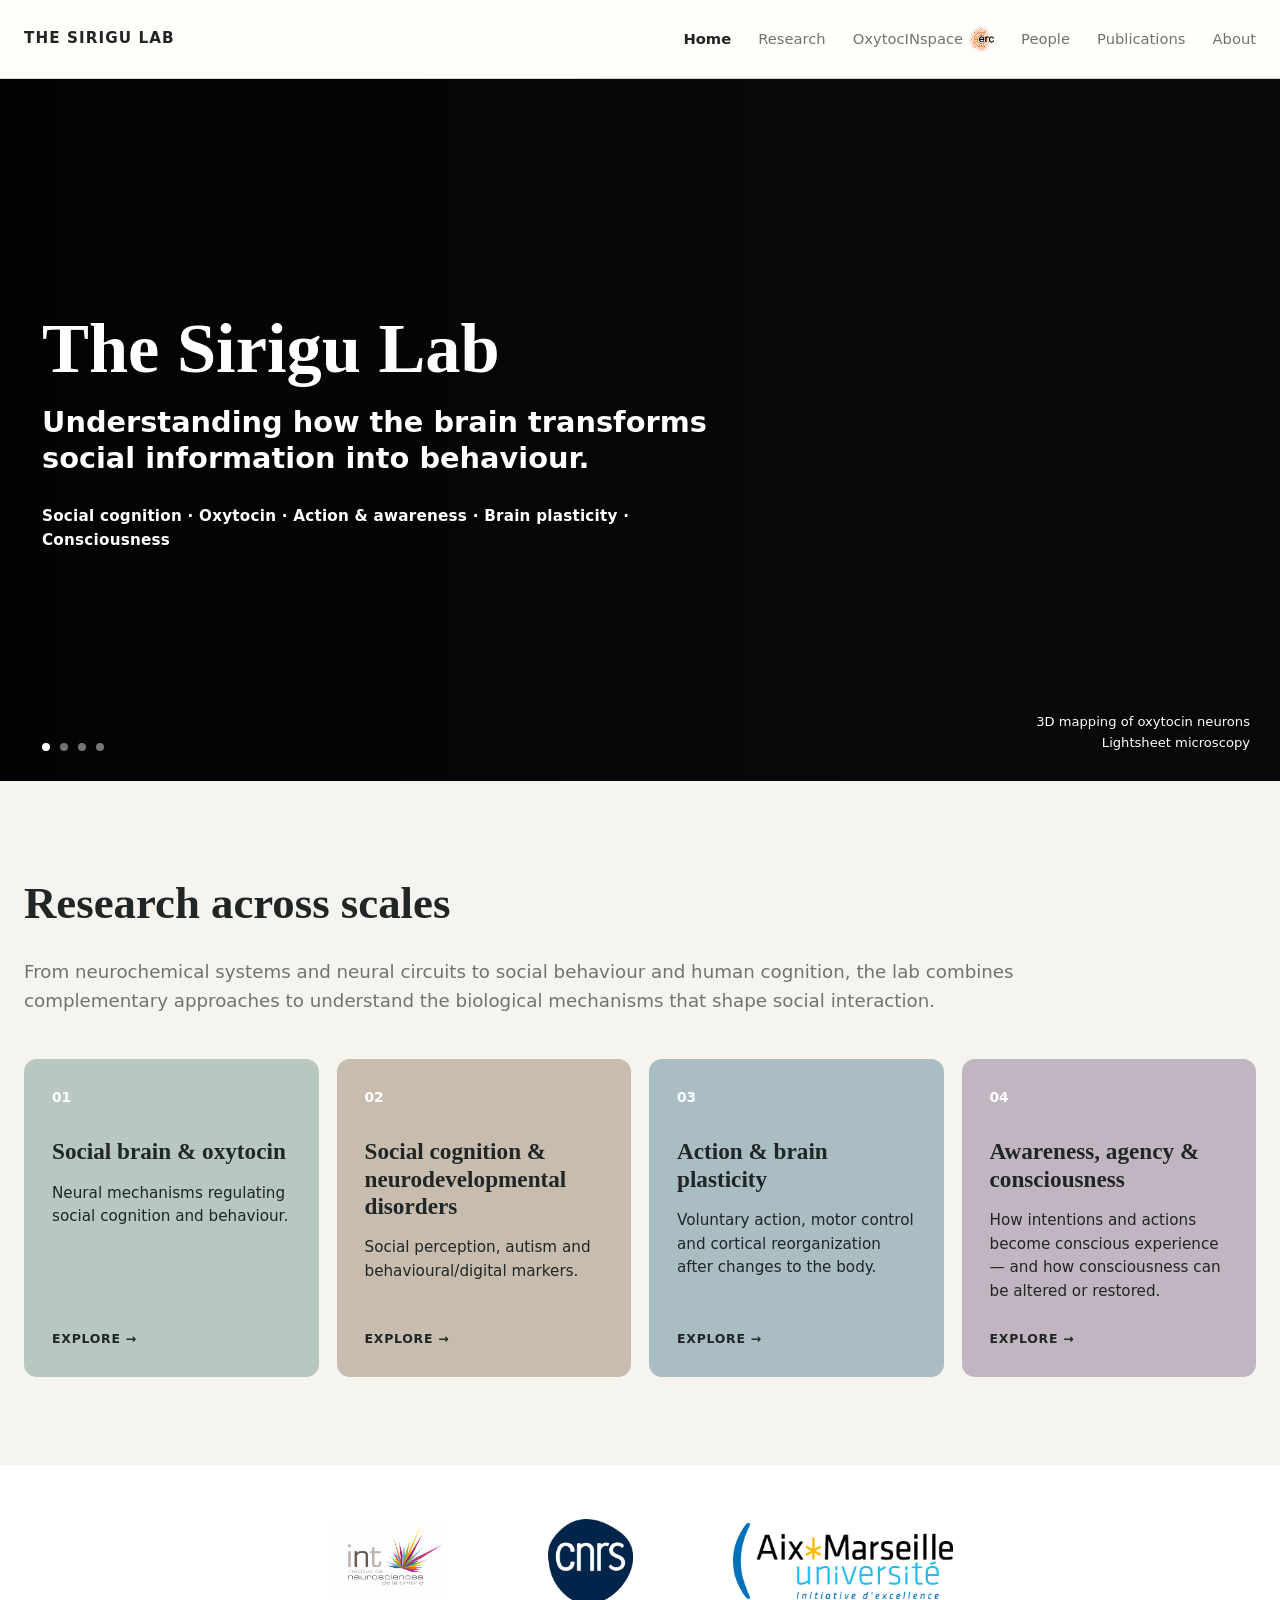
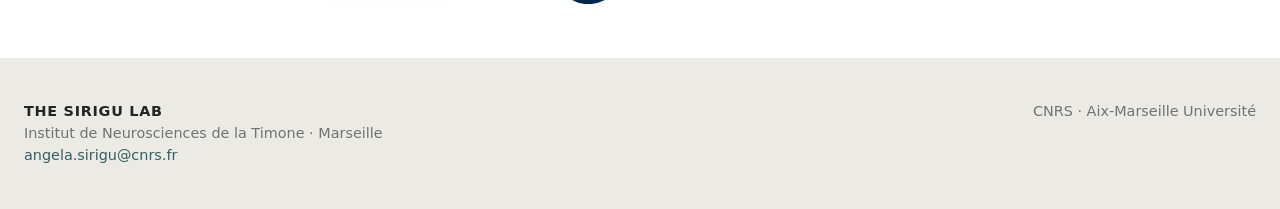
==== index.html @ 0a730e75 "The Sirigu Lab website 1.0" ====
<!doctype html><html lang="en"><head><meta charset="utf-8"><meta name="viewport" content="width=device-width,initial-scale=1"><meta name="description" content="The Sirigu Lab — neuroscience of social cognition, oxytocin, action, brain plasticity and consciousness."><title>Home · The Sirigu Lab</title><link rel="stylesheet" href="styles.css"></head><body><header class="site-header"><div class="container nav"><a class="brand" href="index.html">THE SIRIGU LAB</a><button class="menu-btn" aria-label="Open menu" aria-expanded="false">☰</button><nav class="nav-links"><a class="active" href="index.html">Home</a><a class="" href="research.html">Research</a><a class="nav-erc " href="oxytocinspace.html"><span>OxytocINspace</span><img src="assets/logos/erc.png" alt="ERC"></a><a class="" href="people.html">People</a><a class="" href="publications.html">Publications</a><a class="" href="about.html">About</a></nav></div></header>
<main><section class="hero">
  <div class="hero-slide active" data-caption="3D mapping of oxytocin neurons<br><span>Lightsheet microscopy</span>"><video autoplay muted loop playsinline preload="metadata"><source src="assets/home/ot_avp.mp4" type="video/mp4"></video></div>
  <div class="hero-slide" data-caption="Chemogenetic targeting of oxytocin neurons"><img src="assets/home/dreadd_expression.png" alt="DREADD expression in oxytocin neurons"></div>
  <div class="hero-slide" data-caption="Direct cortical stimulation and voluntary movement"><img src="assets/home/motor_arrest.png" alt="Cortical stimulation map"></div>
  <div class="hero-slide" data-caption="Digit-tracking maps of visual exploration in neurotypical and autistic 3-year-old children"><img src="assets/home/digitrack_heatmaps.png" alt="DigiTrack heat maps"></div>
  <div class="hero-copy"><h1>The Sirigu Lab</h1><p class="lead">Understanding how the brain transforms social information into behaviour.</p><div class="keywords">Social cognition · Oxytocin · Action &amp; awareness · Brain plasticity · Consciousness</div></div>
  <div class="dots" aria-label="Slideshow navigation"><button class="dot active" aria-label="Slide 1"></button><button class="dot" aria-label="Slide 2"></button><button class="dot" aria-label="Slide 3"></button><button class="dot" aria-label="Slide 4"></button></div><div class="hero-caption"></div>
</section>
<section class="section"><div class="container"><h2 class="section-title">Research across scales</h2><p class="section-lead">From neurochemical systems and neural circuits to social behaviour and human cognition, the lab combines complementary approaches to understand the biological mechanisms that shape social interaction.</p><div class="research-cards">
<a class="research-card" href="research.html#theme1"><span class="num">01</span><h3>Social brain &amp; oxytocin</h3><p>Neural mechanisms regulating social cognition and behaviour.</p><span class="explore">EXPLORE →</span></a>
<a class="research-card" href="research.html#theme2"><span class="num">02</span><h3>Social cognition &amp; neurodevelopmental disorders</h3><p>Social perception, autism and behavioural/digital markers.</p><span class="explore">EXPLORE →</span></a>
<a class="research-card" href="research.html#theme3"><span class="num">03</span><h3>Action &amp; brain plasticity</h3><p>Voluntary action, motor control and cortical reorganization after changes to the body.</p><span class="explore">EXPLORE →</span></a>
<a class="research-card" href="research.html#theme4"><span class="num">04</span><h3>Awareness, agency &amp; consciousness</h3><p>How intentions and actions become conscious experience — and how consciousness can be altered or restored.</p><span class="explore">EXPLORE →</span></a>
</div></div></section>
<section class="logo-strip"><div class="container logos"><a href="https://www.int.univ-amu.fr/" target="_blank" rel="noopener"><img src="assets/logos/int.jpg" alt="Institut de Neurosciences de la Timone"></a><a href="https://www.cnrs.fr/fr" target="_blank" rel="noopener noreferrer"><img src="assets/logos/cnrs.png" alt="CNRS"></a><a href="https://www.univ-amu.fr/fr" target="_blank" rel="noopener noreferrer"><img src="assets/logos/amu.png" alt="Aix-Marseille Université"></a></div></section></main><footer class="site-footer"><div class="container footer-flex"><div><div class="footer-brand">THE SIRIGU LAB</div><div>Institut de Neurosciences de la Timone · Marseille</div><div><a class="email" href="mailto:angela.sirigu@cnrs.fr">angela.sirigu@cnrs.fr</a></div></div><div>CNRS · Aix-Marseille Université</div></div></footer><div class="lightbox" role="dialog" aria-modal="true" aria-label="Expanded figure"><button class="lightbox-close" aria-label="Close">×</button><img src="" alt=""></div><script src="script.js"></script></body></html>
---- styles.css ----
:root{
  --bg:#f6f4ef; --paper:#fffefa; --ink:#202525; --muted:#6d7472; --accent:#315f62;
  --line:#d9d7cf; --soft:#eceee9; --card1:#b8c8c0; --card2:#c7bcae; --card3:#aabdc2; --card4:#c0b5c1;
  --max:1440px; --serif: Georgia, 'Times New Roman', serif; --sans: Inter, ui-sans-serif, system-ui, -apple-system, BlinkMacSystemFont, 'Segoe UI', sans-serif;
}
*{box-sizing:border-box} html{scroll-behavior:smooth} body{margin:0;background:var(--bg);color:var(--ink);font-family:var(--sans);line-height:1.55} img,video{max-width:100%;display:block} a{color:inherit;text-decoration:none} a:hover{color:var(--accent)}
.container{width:min(calc(100% - 48px),var(--max));margin:0 auto}.narrow{width:min(calc(100% - 48px),1100px);margin:0 auto}
.site-header{position:sticky;top:0;z-index:50;background:rgba(255,254,250,.96);backdrop-filter:blur(14px);border-bottom:1px solid var(--line)}
.nav{height:78px;display:flex;align-items:center;justify-content:space-between;gap:24px}.brand{font-size:.95rem;font-weight:800;letter-spacing:.07em}.nav-links{display:flex;align-items:center;gap:27px;font-size:.92rem;color:var(--muted)}.nav-links a.active{color:var(--ink);font-weight:700}.nav-erc{display:inline-flex!important;align-items:center;gap:6px}.nav-erc img{width:25px;height:25px;object-fit:contain}.menu-btn{display:none;border:0;background:transparent;font-size:1.4rem}
.hero{position:relative;height:min(78vh,780px);min-height:590px;background:#090909;overflow:hidden}.hero-slide{position:absolute;inset:0;opacity:0;transition:opacity 1.25s ease}.hero-slide.active{opacity:1}

/* Each hero visual has its own composition. Only slide 1 is full-bleed. */
.hero-slide:nth-child(1) video{width:100%;height:100%;object-fit:cover}

/* DREADD histology: deliberately compact and anchored at right, as in the approved mock-up. */
.hero-slide:nth-child(2) img{position:absolute;right:1.5%;top:4%;width:42%;height:84%;object-fit:contain;object-position:center right}

/* Cortical-stimulation brain: show the complete brain rather than cropping the superior/inferior edges. */
.hero-slide:nth-child(3) img{position:absolute;left:auto;right:3%;top:1.5%;width:52%;height:87%;object-fit:contain;object-position:center right}

/* DigiTrack: retain both low-resolution heat maps at a modest size, clear of the text block. */
.hero-slide:nth-child(4) img{position:absolute;right:1.5%;top:17%;width:55%;height:66%;object-fit:contain;object-position:center right}

.hero::after{content:'';position:absolute;inset:0;background:linear-gradient(90deg,rgba(0,0,0,.66) 0%,rgba(0,0,0,.38) 36%,rgba(0,0,0,.05) 70%,transparent 100%);pointer-events:none}.hero-copy{position:absolute;z-index:3;left:max(42px,calc((100vw - var(--max))/2 + 24px));top:50%;transform:translateY(-49%);width:min(700px,75vw);color:white}.hero-copy h1{font-family:var(--serif);font-size:clamp(3rem,5.5vw,5.2rem);line-height:1;margin:0 0 22px}.hero-copy .lead{font-size:clamp(1.35rem,2.25vw,2.05rem);line-height:1.25;font-weight:650;margin:0 0 28px}.keywords{font-weight:650;font-size:.95rem;letter-spacing:.015em}.hero-caption{position:absolute;z-index:3;right:max(30px,calc((100vw - var(--max))/2 + 24px));bottom:28px;color:white;text-align:right;font-size:.82rem;text-shadow:0 1px 4px #000}.dots{position:absolute;z-index:3;left:max(42px,calc((100vw - var(--max))/2 + 24px));bottom:30px;display:flex;gap:10px}.dot{width:8px;height:8px;border-radius:50%;background:rgba(255,255,255,.45);border:0;padding:0}.dot.active{background:#fff}
.section{padding:88px 0}.section-title,.page-title{font-family:var(--serif);font-weight:700}.section-title{font-size:clamp(2.2rem,3.5vw,3.6rem);margin:0 0 20px}.section-lead{font-size:1.14rem;color:var(--muted);max-width:1000px}.page-hero{padding:78px 0 46px}.page-title{font-size:clamp(3rem,5vw,5rem);line-height:1.05;margin:0 0 18px}.page-subtitle{font-size:1.45rem;color:var(--accent);font-weight:750;margin:0}.rule{border:0;border-top:1px solid var(--line);margin:0}
.research-cards{display:grid;grid-template-columns:repeat(4,1fr);gap:18px;margin-top:44px}.research-card{min-height:315px;border-radius:13px;padding:28px;display:flex;flex-direction:column}.research-card:nth-child(1){background:var(--card1)}.research-card:nth-child(2){background:var(--card2)}.research-card:nth-child(3){background:var(--card3)}.research-card:nth-child(4){background:var(--card4)}.research-card .num{font-size:.86rem;font-weight:800;color:white}.research-card h3{font-family:var(--serif);font-size:1.45rem;line-height:1.18;margin:30px 0 16px}.research-card p{font-size:.95rem;margin:0}.research-card .explore{margin-top:auto;padding-top:26px;font-size:.78rem;font-weight:800;letter-spacing:.06em}
.logo-strip{background:white;padding:54px 0}.logos{display:flex;align-items:center;justify-content:center;gap:100px;flex-wrap:wrap}.logos img{object-fit:contain;max-height:85px;max-width:220px}
.site-footer{background:#ebeae5;padding:42px 0;color:var(--muted);font-size:.9rem}.footer-flex{display:flex;justify-content:space-between;gap:30px;flex-wrap:wrap}.footer-brand{font-weight:800;color:var(--ink);letter-spacing:.05em}
.theme{padding:70px 0;border-top:1px solid var(--line)}.theme-grid{display:grid;grid-template-columns:minmax(0,.9fr) minmax(0,1.1fr);gap:58px;align-items:start}.theme-num{font-size:.8rem;font-weight:800;color:var(--accent)}.theme h2{font-family:var(--serif);font-size:2.45rem;line-height:1.15;margin:8px 0 18px}.theme-question{color:var(--accent);font-size:1.13rem;font-weight:750;margin-bottom:28px}.theme-copy p{font-size:1.03rem}.visual{background:var(--paper);border-radius:12px;padding:18px;box-shadow:0 10px 26px rgba(31,35,35,.05);overflow:hidden}.visual img,.visual video{width:100%;height:auto;border-radius:7px}.visual figure{margin:0;min-width:0}.visual figcaption{font-size:.76rem;color:var(--muted);line-height:1.35;margin-top:9px}.visual-grid-two{display:grid;grid-template-columns:1fr 1fr;gap:14px;align-items:center}.visual-grid-three{display:grid;grid-template-columns:1.05fr 1fr;gap:14px}.visual-stack{display:grid;gap:14px}.visual-caption{font-size:.78rem;color:var(--muted);margin-top:9px}
.theme01-grid{display:grid;grid-template-columns:.43fr .57fr;gap:18px;align-items:center}.theme01-grid figure:first-child img{max-height:405px;object-fit:contain}.theme01-grid figure:last-child img{max-height:470px;object-fit:contain}
.theme02-grid{display:grid;grid-template-columns:1.08fr .92fr;gap:16px;align-items:start}.theme02-right{display:grid;grid-template-rows:auto auto;gap:16px}.theme02-grid figure{background:#f2f0eb;border-radius:8px;padding:10px;overflow:hidden}.theme02-grid video,.theme02-grid img{display:block;width:100%;height:auto;object-fit:contain;border-radius:5px}.grooming-figure video{aspect-ratio:4/3;object-fit:cover}.theme02-right figure:first-child img{max-height:225px}.theme02-right figure:last-child img{max-height:270px}
.study-visual{background:#efede7}.study-visual figure{background:#fff;border-radius:8px;padding:10px}.theme03-grid{display:grid;grid-template-columns:1.22fr .78fr;gap:18px;align-items:stretch}.theme03-grid figure{display:grid;grid-template-rows:380px auto;align-items:start}.theme03-grid img{width:100%;height:380px;object-fit:contain}.theme04-grid{display:grid;grid-template-columns:1.08fr .92fr;gap:18px;align-items:center}.theme04-grid img{max-height:400px;object-fit:contain}
.button-link{display:inline-flex;align-items:center;gap:8px;margin-top:22px;padding:10px 15px;border:1px solid var(--accent);border-radius:999px;color:var(--accent);font-weight:800;font-size:.82rem}.button-link img{width:25px;height:25px;object-fit:contain}
.digital-section{padding:80px 0;background:var(--soft)}.digital-grid{display:grid;grid-template-columns:1fr 1fr;gap:26px;margin-top:36px;align-items:stretch}.digital-card{background:var(--paper);border-radius:14px;padding:26px;display:grid;grid-template-rows:auto auto auto 1fr;align-items:start}.digital-card h3{font-family:var(--serif);font-size:1.85rem;margin:0 0 6px}.digital-card .sub{color:var(--accent);font-weight:750;margin-bottom:20px}.figure-button{border:0;padding:0;background:white;cursor:zoom-in;width:100%;height:390px;display:flex;align-items:center;justify-content:center;border-radius:8px;overflow:hidden}.digital-card img{width:100%;height:100%;object-fit:contain;background:white}.digital-card p{font-size:.96rem;color:#3e4443;margin:22px 0 0}
.project-hero{padding:70px 0 48px}.project-top{display:grid;grid-template-columns:.92fr 1.08fr;gap:56px;align-items:start}.project-title{font-family:var(--serif);font-size:clamp(3rem,5vw,5rem);margin:0 0 18px}.project-question{font-size:1.55rem;color:var(--accent);font-weight:800}.project-logo{width:330px;max-height:100px;object-fit:contain;margin-left:auto;margin-bottom:18px}.concept img{width:100%;background:white;border-radius:10px}.concept-label{font-size:.76rem;color:var(--accent);font-weight:800;letter-spacing:.05em;margin-top:8px}.compare{display:grid;grid-template-columns:1fr 420px;gap:50px;align-items:start}.species{font-size:1.25rem;font-weight:800;color:var(--accent);word-spacing:6px}.compare img{width:100%;background:white;border-radius:10px;padding:8px}.team-strip{background:var(--paper);border-radius:12px;padding:22px 26px;margin-top:34px}.team-grid{display:grid;grid-template-columns:repeat(4,1fr);gap:18px}.team-name{font-weight:800}.team-affil{font-size:.8rem;color:var(--muted)}.team-collab{font-size:.83rem;color:var(--muted);margin:16px 0 0}.project-local{background:var(--soft);padding:72px 0}.project-cards{display:grid;grid-template-columns:repeat(3,1fr);gap:22px;margin-top:35px}.project-card{background:var(--paper);border-radius:13px;padding:24px}.project-card h3{font-family:var(--serif);font-size:1.5rem;margin:6px 0 14px}.project-card p{color:var(--muted);font-size:.93rem}.project-card img{margin-top:20px;width:100%;max-height:500px;object-fit:contain;background:white}.closing-question{font-family:var(--serif);font-size:2rem;line-height:1.35;margin-top:55px}
.people-feature{background:var(--paper);border-radius:14px;padding:28px;display:grid;grid-template-columns:390px 1fr;gap:56px;align-items:center}.people-feature img{width:100%;aspect-ratio:1/1;object-fit:cover;border-radius:10px}.people-feature h2{font-family:var(--serif);font-size:2.5rem;margin:0 0 10px}.role{color:var(--accent);font-weight:800}.affil{color:var(--muted)}.people-grid{display:grid;grid-template-columns:repeat(4,1fr);gap:26px}.person{background:var(--paper);border-radius:11px;padding:12px}.person img{width:100%;aspect-ratio:1.05/1;object-fit:cover;border-radius:7px}.person h3{font-size:1rem;margin:13px 3px 0}.person p{font-size:.8rem;color:var(--muted);margin:3px}.alumni-bg{background:var(--soft)}.alumni-grid{display:grid;grid-template-columns:repeat(5,1fr);gap:18px}.alumnus{background:var(--paper);border-radius:10px;padding:10px}.alumnus img{width:100%;aspect-ratio:1.1/1;object-fit:cover;border-radius:7px}.alumnus h3{font-size:.86rem;margin:10px 3px 2px}
.pub-year{display:grid;grid-template-columns:100px 1fr;gap:28px;margin-top:25px}.pub-year h2{font-family:var(--serif);font-size:1.8rem;color:var(--accent);margin:4px 0}.pub-list{border-top:1px solid var(--line)}.pub{display:grid;grid-template-columns:1fr 150px;gap:24px;padding:24px 0;border-bottom:1px solid var(--line)}.pub h3{font-size:1.05rem;line-height:1.4;margin:0 0 7px}.pub-authors{font-size:.78rem;color:var(--muted);margin:0}.pub-journal{font-family:var(--serif);font-style:italic;font-size:.84rem;margin:7px 0 0}.pub-link{text-align:right;color:var(--accent);font-weight:800;font-size:.75rem;padding-top:2px}.records{background:var(--paper);border-radius:12px;padding:26px 30px;margin-top:52px}.record-links{display:flex;gap:24px;margin-top:16px;color:var(--accent);font-weight:800;font-size:.82rem}
.about-copy p{font-size:1.05rem;max-width:1250px}.contact-card{background:var(--paper);border-radius:14px;padding:30px;display:grid;grid-template-columns:1.1fr .65fr 440px;gap:36px;align-items:start;margin-top:52px}.contact-card img{width:100%;max-height:260px;object-fit:cover;border:1px solid var(--line);border-radius:8px}.contact-links a{display:block;color:var(--accent);font-weight:800;font-size:.82rem;margin-bottom:14px}.email{color:var(--accent)}
.lightbox{position:fixed;inset:0;background:rgba(15,18,18,.92);z-index:100;display:none;align-items:center;justify-content:center;padding:34px}.lightbox.open{display:flex}.lightbox img{max-width:95vw;max-height:90vh;object-fit:contain;background:white}.lightbox-close{position:absolute;right:26px;top:18px;color:white;background:none;border:0;font-size:2rem;cursor:pointer}.sr-only{position:absolute;width:1px;height:1px;padding:0;margin:-1px;overflow:hidden;clip:rect(0,0,0,0);white-space:nowrap;border:0}
@media(max-width:1000px){.nav-links{display:none;position:absolute;left:0;right:0;top:77px;background:var(--paper);padding:22px 24px;flex-direction:column;align-items:flex-start;border-bottom:1px solid var(--line)}.nav-links.open{display:flex}.menu-btn{display:block}.research-cards,.project-cards{grid-template-columns:1fr 1fr}.theme-grid,.project-top,.compare{grid-template-columns:1fr}.compare{gap:24px}.digital-grid{grid-template-columns:1fr}.people-grid{grid-template-columns:repeat(3,1fr)}.alumni-grid{grid-template-columns:repeat(3,1fr)}.people-feature{grid-template-columns:300px 1fr}.contact-card{grid-template-columns:1fr 1fr}.contact-card img{grid-column:1/-1}.team-grid{grid-template-columns:1fr 1fr}.logos{gap:55px}}
@media(max-width:700px){.container,.narrow{width:min(calc(100% - 30px),var(--max))}.hero{min-height:640px}
.hero-slide:nth-child(2) img{position:absolute;right:1.5%;top:4%;width:42%;height:84%;object-fit:contain;object-position:center right}
.hero-slide:nth-child(3) img{position:absolute;left:auto;right:3%;top:1.5%;width:52%;height:87%;object-fit:contain;object-position:center right}
.hero-slide:nth-child(4) img{right:2%;top:31%;width:68%;height:46%}.hero-copy{left:24px;top:46%;width:calc(100% - 48px)}.hero-copy h1{font-size:3.2rem}.keywords{line-height:1.8}.hero-caption{right:20px;bottom:24px;max-width:60%}.dots{left:24px}.section{padding:62px 0}.research-cards,.project-cards,.people-grid,.alumni-grid,.team-grid{grid-template-columns:1fr}.theme-grid{gap:30px}.theme h2{font-size:2rem}.theme02-grid,.theme01-grid,.theme03-grid,.theme04-grid,.visual-grid-two,.visual-grid-three{grid-template-columns:1fr}.theme02-right{grid-template-rows:auto}.digital-card{grid-template-rows:auto auto 320px 1fr}.figure-button{height:320px}.project-logo{margin:0 0 18px}.people-feature{grid-template-columns:1fr}.people-feature img{max-width:360px}.pub-year{grid-template-columns:1fr;gap:2px}.pub{grid-template-columns:1fr}.pub-link{text-align:left}.contact-card{grid-template-columns:1fr}.logos img{max-width:170px}.record-links{flex-direction:column;gap:8px}.footer-flex{flex-direction:column}.page-hero{padding-top:55px}.page-title{font-size:3.2rem}}



/* In-page anchor offset for the sticky navigation. */
html{scroll-padding-top:74px}
.theme[id]{scroll-margin-top:74px}


/* Research figures use the existing lightbox; video remains a video rather than a still-image lightbox. */
.theme01-grid figure img,.theme02-right figure img,.theme03-grid figure img,.theme04-grid figure img{cursor:zoom-in}

.lightbox-content{display:flex;flex-direction:column;align-items:center;max-width:min(92vw,1400px);max-height:92vh}
.lightbox-content>img,.lightbox-video{max-width:92vw;max-height:82vh;object-fit:contain}
.lightbox-video{display:none;background:#000}
.lightbox-caption{margin-top:12px;color:#fff;font-size:14px;line-height:1.35;text-align:center;max-width:900px}
.lightbox-video-trigger{cursor:zoom-in}

/* OxytocINspace v0.11 refinements */
.project-hero-inner{position:relative;padding-top:74px}
.standalone-erc-logo{position:absolute;right:0;top:0;width:185px!important;height:auto!important;object-fit:contain;background:transparent!important;z-index:2}
.project-top{padding-top:0}
.team-heading{font-size:12px;font-weight:700;letter-spacing:.16em;color:var(--muted);margin:0 0 18px;text-transform:uppercase}
.project-grid .project-card:nth-child(2) img{display:block;width:calc(100% + 18px);max-width:none;margin-left:-18px;margin-right:0;margin-top:0;object-position:left top}
.project-grid .project-card img{vertical-align:top}


/* Align the Central Idea visual with the project question, not the main page title. */
.project-top>.concept{margin-top:102px}
@media(max-width:900px){.project-top>.concept{margin-top:24px}}

/* People page v0.14: bring the team into the initial viewport and add email affordances. */
.people-page-tight .page-hero{padding-bottom:24px}
.people-page-tight .section{padding-top:48px}
.people-page-tight .people-feature{grid-template-columns:320px 1fr;gap:44px;padding:22px}
.people-page-tight .people-feature .feature-portrait img{aspect-ratio:1/1}
.people-page-tight .people-feature h2{margin-top:0}
.people-page-tight .people-feature + *{margin-top:0}
.people-page-tight .people-feature-section{padding-top:16px;padding-bottom:36px}
.people-page-tight .collaborators-section{padding-top:32px}

.portrait-wrap{position:relative;overflow:hidden;border-radius:7px}
.feature-portrait{border-radius:10px}
.portrait-wrap img{display:block}
.person-mail{position:absolute;left:12px;bottom:12px;padding:8px 11px;border-radius:999px;background:rgba(18,24,24,.84);color:#fff;font-size:11px;font-weight:800;letter-spacing:.08em;text-decoration:none;opacity:0;transform:translateY(5px);transition:opacity .18s ease,transform .18s ease}
.portrait-wrap:hover .person-mail,.portrait-wrap:focus-within .person-mail{opacity:1;transform:translateY(0)}
.person-mail.pending{pointer-events:none}

.secondary-location{margin-top:22px;padding-top:18px;border-top:1px solid var(--line);max-width:620px}
.secondary-location p{margin:0 0 12px}
.secondary-location a{color:var(--accent);font-weight:700}

.digital-figure{margin:0;display:grid;grid-template-rows:390px auto}
.digital-figure .figure-button{height:390px}
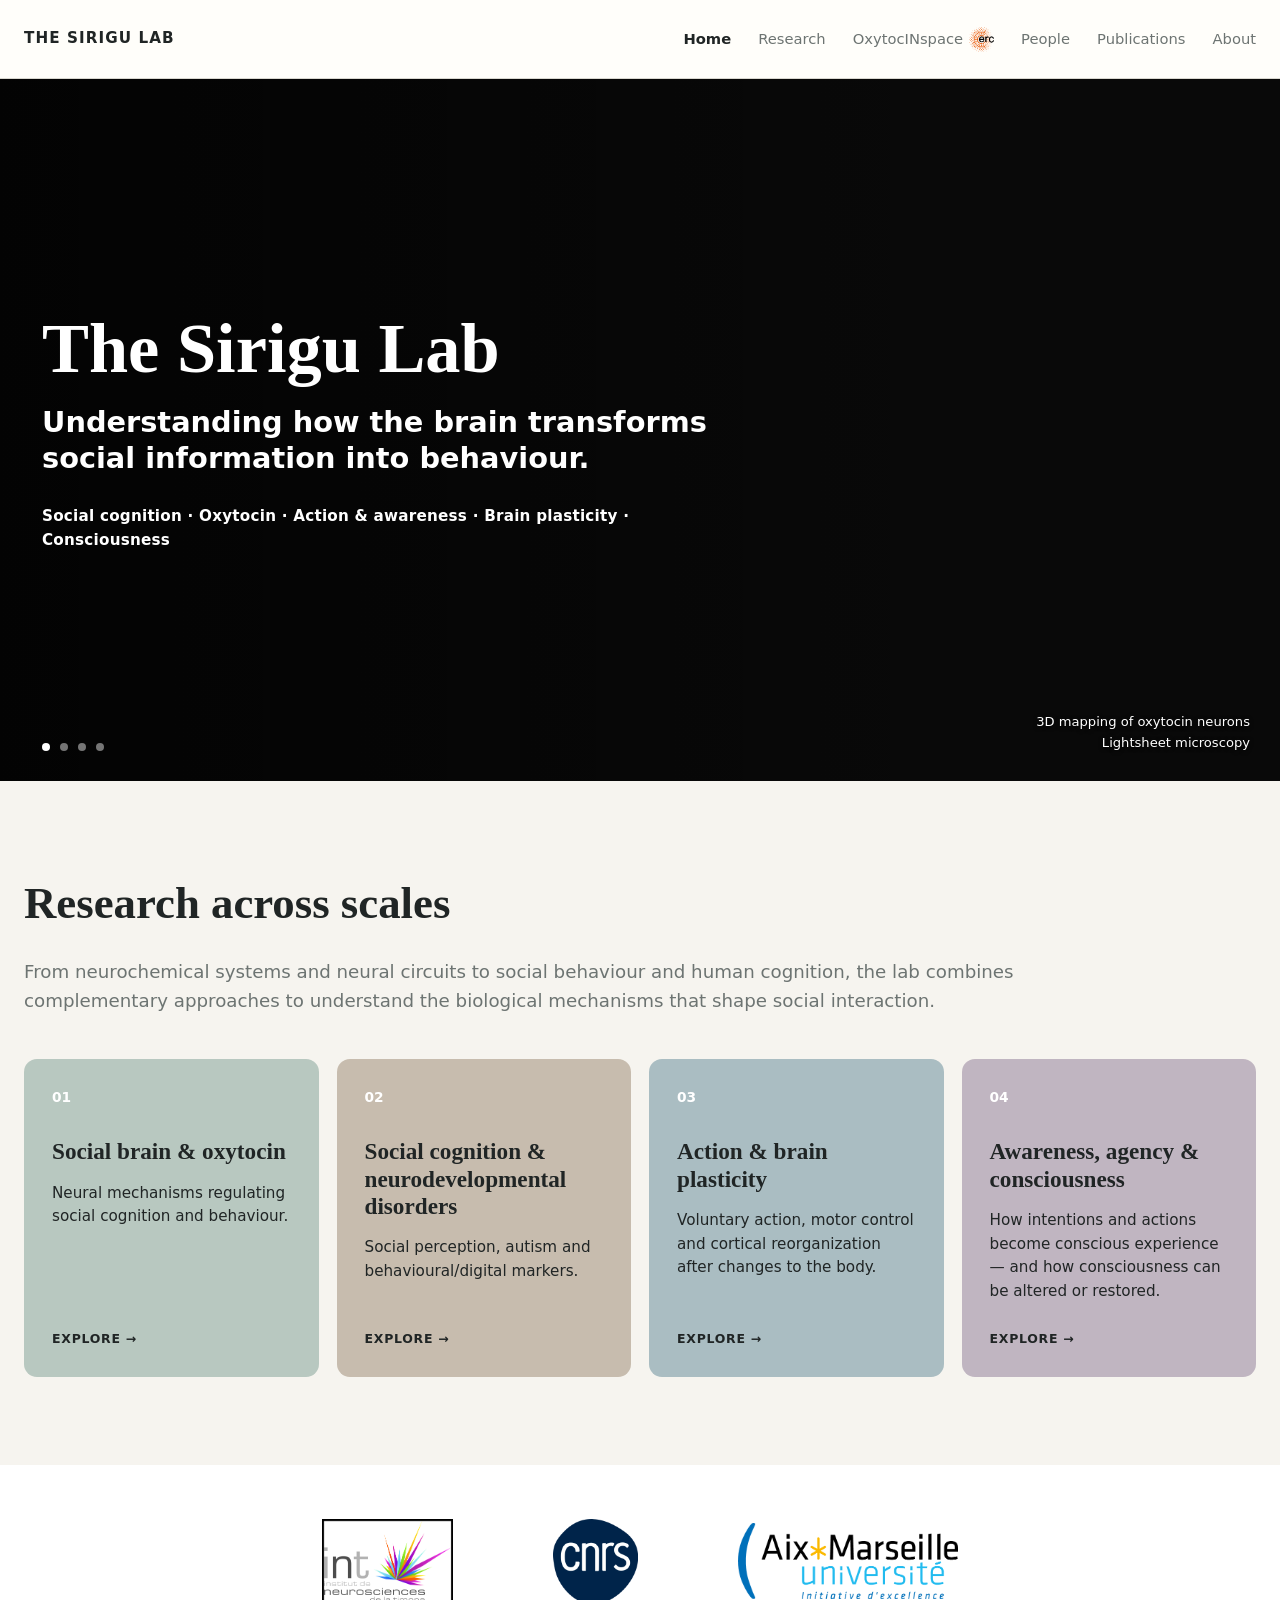
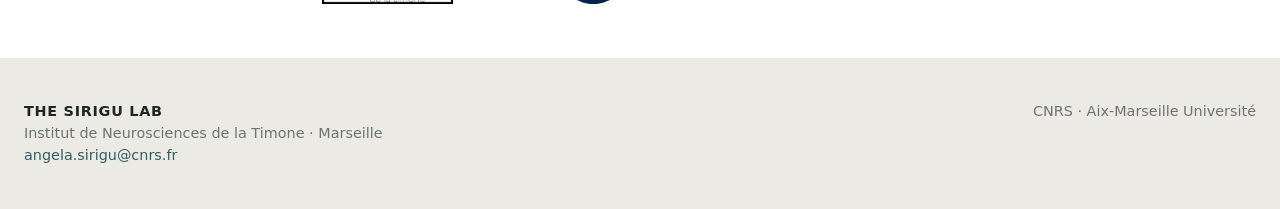
==== commit a83654b3: "Add files via upload" ====
--- a/index.html
+++ b/index.html
@@ -13,4 +13,4 @@
 <a class="research-card" href="research.html#theme3"><span class="num">03</span><h3>Action &amp; brain plasticity</h3><p>Voluntary action, motor control and cortical reorganization after changes to the body.</p><span class="explore">EXPLORE →</span></a>
 <a class="research-card" href="research.html#theme4"><span class="num">04</span><h3>Awareness, agency &amp; consciousness</h3><p>How intentions and actions become conscious experience — and how consciousness can be altered or restored.</p><span class="explore">EXPLORE →</span></a>
 </div></div></section>
-<section class="logo-strip"><div class="container logos"><a href="https://www.int.univ-amu.fr/" target="_blank" rel="noopener"><img src="assets/logos/int.jpg" alt="Institut de Neurosciences de la Timone"></a><a href="https://www.cnrs.fr/fr" target="_blank" rel="noopener noreferrer"><img src="assets/logos/cnrs.png" alt="CNRS"></a><a href="https://www.univ-amu.fr/fr" target="_blank" rel="noopener noreferrer"><img src="assets/logos/amu.png" alt="Aix-Marseille Université"></a></div></section></main><footer class="site-footer"><div class="container footer-flex"><div><div class="footer-brand">THE SIRIGU LAB</div><div>Institut de Neurosciences de la Timone · Marseille</div><div><a class="email" href="mailto:angela.sirigu@cnrs.fr">angela.sirigu@cnrs.fr</a></div></div><div>CNRS · Aix-Marseille Université</div></div></footer><div class="lightbox" role="dialog" aria-modal="true" aria-label="Expanded figure"><button class="lightbox-close" aria-label="Close">×</button><img src="" alt=""></div><script src="script.js"></script></body></html>+<section class="logo-strip"><div class="container logos"><a href="https://www.int.univ-amu.fr/" target="_blank" rel="noopener"><img src="assets/logos/int_trimmed.png" alt="Institut de Neurosciences de la Timone"></a><a href="https://www.cnrs.fr/fr" target="_blank" rel="noopener noreferrer"><img src="assets/logos/cnrs.png" alt="CNRS"></a><a href="https://www.univ-amu.fr/fr" target="_blank" rel="noopener noreferrer"><img src="assets/logos/amu.png" alt="Aix-Marseille Université"></a></div></section></main><footer class="site-footer"><div class="container footer-flex"><div><div class="footer-brand">THE SIRIGU LAB</div><div>Institut de Neurosciences de la Timone · Marseille</div><div><a class="email" href="mailto:angela.sirigu@cnrs.fr">angela.sirigu@cnrs.fr</a></div></div><div>CNRS · Aix-Marseille Université</div></div></footer><div class="lightbox" role="dialog" aria-modal="true" aria-label="Expanded figure"><button class="lightbox-close" aria-label="Close">×</button><img src="" alt=""></div><script src="script.js"></script></body></html>
--- a/styles.css
+++ b/styles.css
@@ -61,7 +61,7 @@
 
 /* OxytocINspace v0.11 refinements */
 .project-hero-inner{position:relative;padding-top:74px}
-.standalone-erc-logo{position:absolute;right:0;top:0;width:185px!important;height:auto!important;object-fit:contain;background:transparent!important;z-index:2}
+.standalone-erc-logo{position:absolute;right:0;top:0;width:370px!important;height:auto!important;object-fit:contain;background:transparent!important;z-index:2}
 .project-top{padding-top:0}
 .team-heading{font-size:12px;font-weight:700;letter-spacing:.16em;color:var(--muted);margin:0 0 18px;text-transform:uppercase}
 .project-grid .project-card:nth-child(2) img{display:block;width:calc(100% + 18px);max-width:none;margin-left:-18px;margin-right:0;margin-top:0;object-position:left top}
@@ -71,6 +71,7 @@
 /* Align the Central Idea visual with the project question, not the main page title. */
 .project-top>.concept{margin-top:102px}
 @media(max-width:900px){.project-top>.concept{margin-top:24px}}
+@media(max-width:700px){.standalone-erc-logo{width:250px!important}}
 
 /* People page v0.14: bring the team into the initial viewport and add email affordances. */
 .people-page-tight .page-hero{padding-bottom:24px}
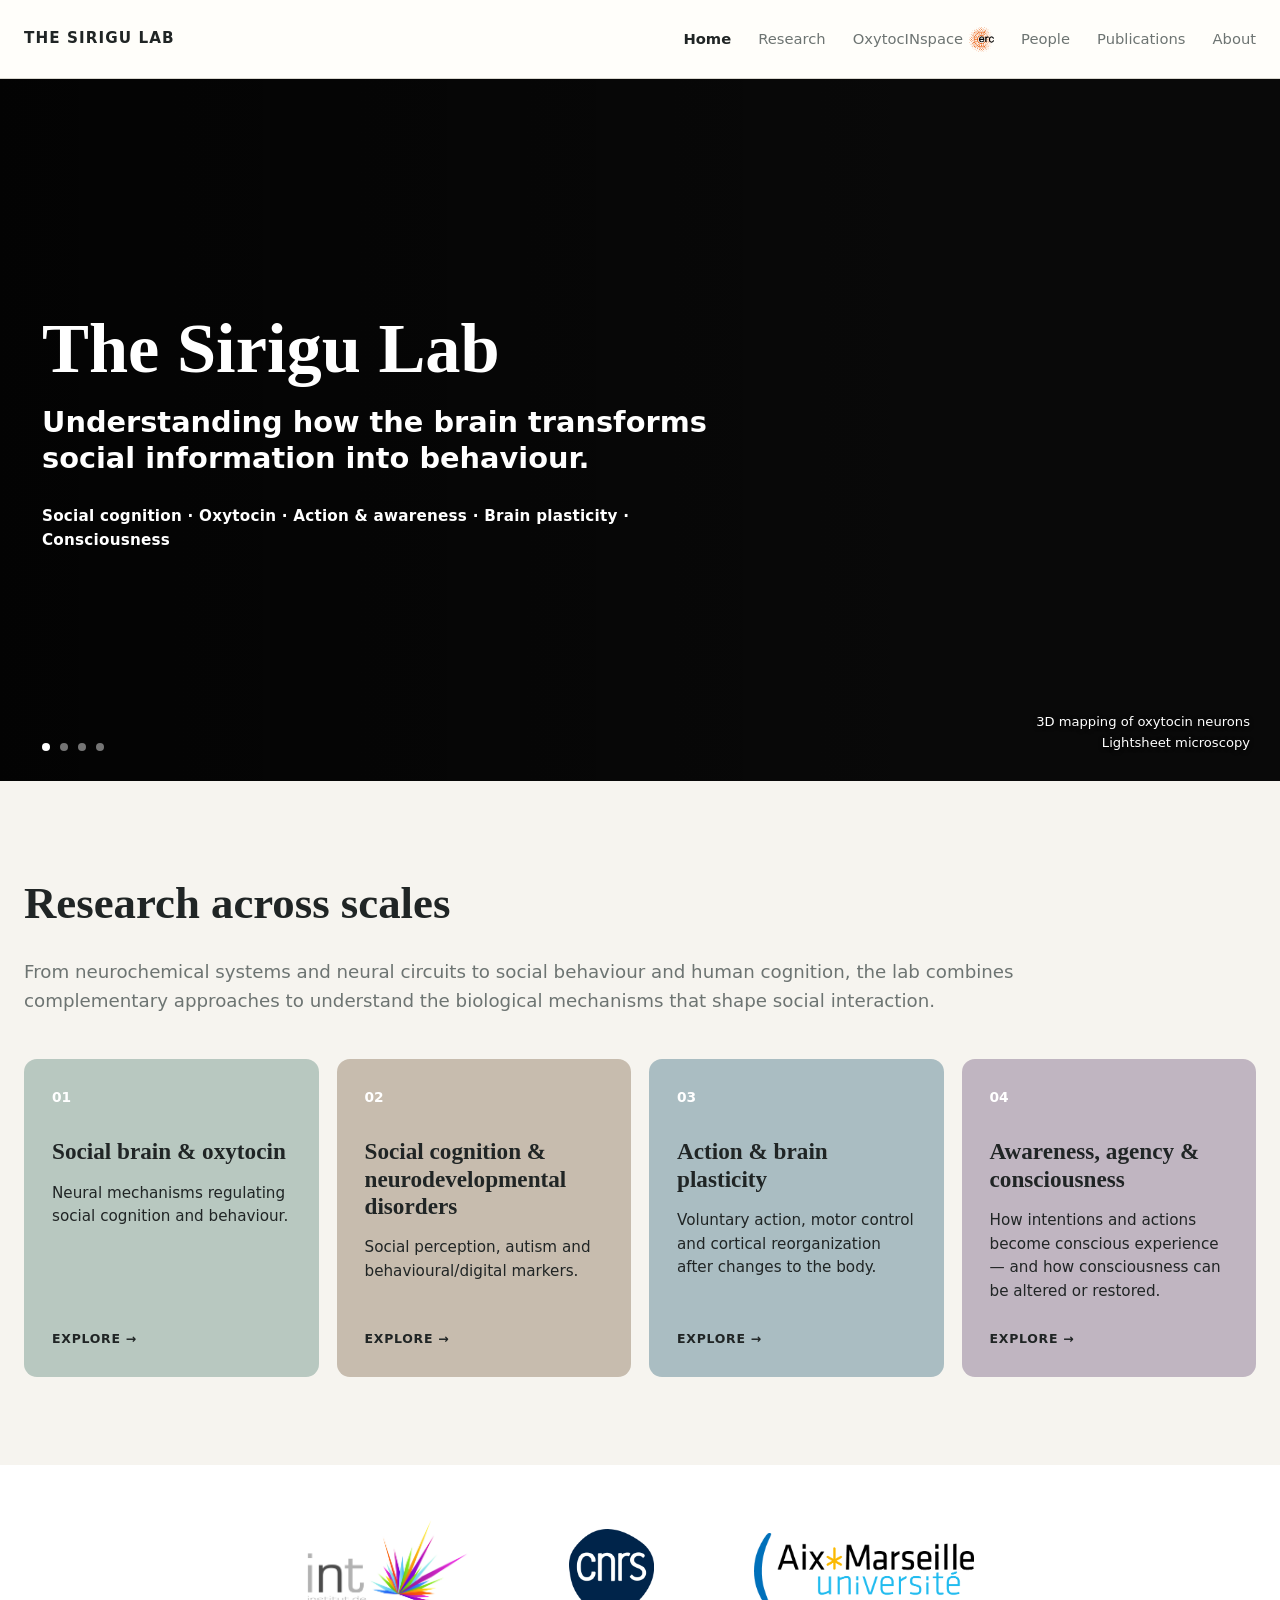
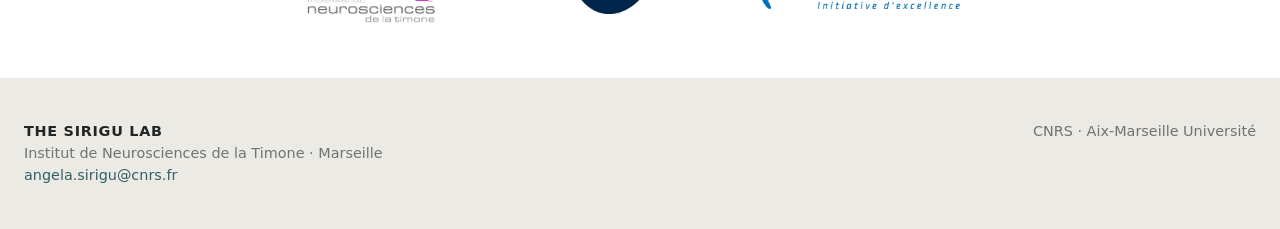
==== commit 7d590e9f: "Add files via upload" ====
--- a/index.html
+++ b/index.html
@@ -13,4 +13,4 @@
 <a class="research-card" href="research.html#theme3"><span class="num">03</span><h3>Action &amp; brain plasticity</h3><p>Voluntary action, motor control and cortical reorganization after changes to the body.</p><span class="explore">EXPLORE →</span></a>
 <a class="research-card" href="research.html#theme4"><span class="num">04</span><h3>Awareness, agency &amp; consciousness</h3><p>How intentions and actions become conscious experience — and how consciousness can be altered or restored.</p><span class="explore">EXPLORE →</span></a>
 </div></div></section>
-<section class="logo-strip"><div class="container logos"><a href="https://www.int.univ-amu.fr/" target="_blank" rel="noopener"><img src="assets/logos/int_trimmed.png" alt="Institut de Neurosciences de la Timone"></a><a href="https://www.cnrs.fr/fr" target="_blank" rel="noopener noreferrer"><img src="assets/logos/cnrs.png" alt="CNRS"></a><a href="https://www.univ-amu.fr/fr" target="_blank" rel="noopener noreferrer"><img src="assets/logos/amu.png" alt="Aix-Marseille Université"></a></div></section></main><footer class="site-footer"><div class="container footer-flex"><div><div class="footer-brand">THE SIRIGU LAB</div><div>Institut de Neurosciences de la Timone · Marseille</div><div><a class="email" href="mailto:angela.sirigu@cnrs.fr">angela.sirigu@cnrs.fr</a></div></div><div>CNRS · Aix-Marseille Université</div></div></footer><div class="lightbox" role="dialog" aria-modal="true" aria-label="Expanded figure"><button class="lightbox-close" aria-label="Close">×</button><img src="" alt=""></div><script src="script.js"></script></body></html>+<section class="logo-strip"><div class="container logos"><a href="https://www.int.univ-amu.fr/" target="_blank" rel="noopener"><img src="assets/logos/int_clean.png" alt="Institut de Neurosciences de la Timone"></a><a href="https://www.cnrs.fr/fr" target="_blank" rel="noopener noreferrer"><img src="assets/logos/cnrs.png" alt="CNRS"></a><a href="https://www.univ-amu.fr/fr" target="_blank" rel="noopener noreferrer"><img src="assets/logos/amu.png" alt="Aix-Marseille Université"></a></div></section></main><footer class="site-footer"><div class="container footer-flex"><div><div class="footer-brand">THE SIRIGU LAB</div><div>Institut de Neurosciences de la Timone · Marseille</div><div><a class="email" href="mailto:angela.sirigu@cnrs.fr">angela.sirigu@cnrs.fr</a></div></div><div>CNRS · Aix-Marseille Université</div></div></footer><div class="lightbox" role="dialog" aria-modal="true" aria-label="Expanded figure"><button class="lightbox-close" aria-label="Close">×</button><img src="" alt=""></div><script src="script.js"></script></body></html>
--- a/styles.css
+++ b/styles.css
@@ -61,7 +61,7 @@
 
 /* OxytocINspace v0.11 refinements */
 .project-hero-inner{position:relative;padding-top:74px}
-.standalone-erc-logo{position:absolute;right:0;top:0;width:370px!important;height:auto!important;object-fit:contain;background:transparent!important;z-index:2}
+.standalone-erc-logo{position:absolute;right:0;top:0;width:620px!important;height:auto!important;object-fit:contain;background:transparent!important;z-index:2}
 .project-top{padding-top:0}
 .team-heading{font-size:12px;font-weight:700;letter-spacing:.16em;color:var(--muted);margin:0 0 18px;text-transform:uppercase}
 .project-grid .project-card:nth-child(2) img{display:block;width:calc(100% + 18px);max-width:none;margin-left:-18px;margin-right:0;margin-top:0;object-position:left top}
@@ -71,7 +71,7 @@
 /* Align the Central Idea visual with the project question, not the main page title. */
 .project-top>.concept{margin-top:102px}
 @media(max-width:900px){.project-top>.concept{margin-top:24px}}
-@media(max-width:700px){.standalone-erc-logo{width:250px!important}}
+@media(max-width:700px){.standalone-erc-logo{width:300px!important}}
 
 /* People page v0.14: bring the team into the initial viewport and add email affordances. */
 .people-page-tight .page-hero{padding-bottom:24px}
@@ -96,3 +96,6 @@
 
 .digital-figure{margin:0;display:grid;grid-template-rows:390px auto}
 .digital-figure .figure-button{height:390px}
+
+/* Homepage institutional logos: visually balanced sizes. */
+.logos img[alt="Institut de Neurosciences de la Timone"]{max-height:105px;max-width:250px}
